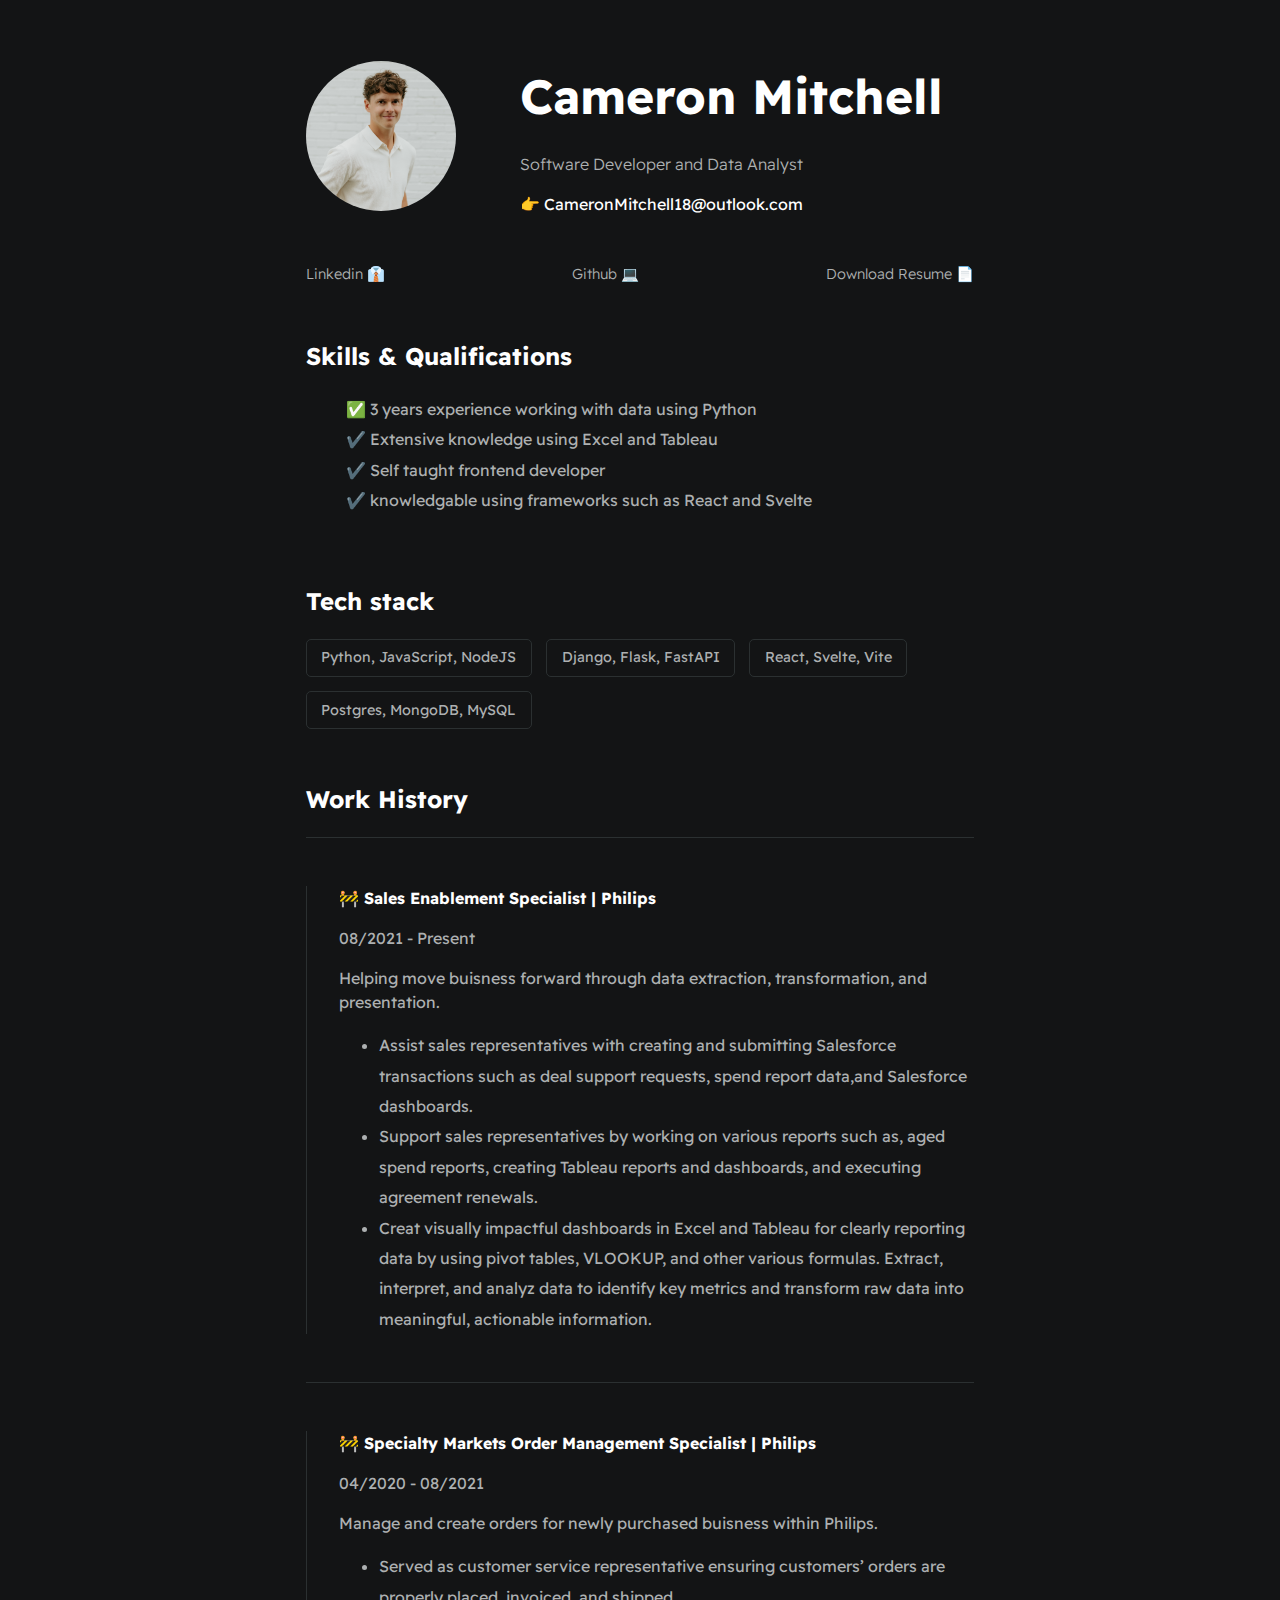
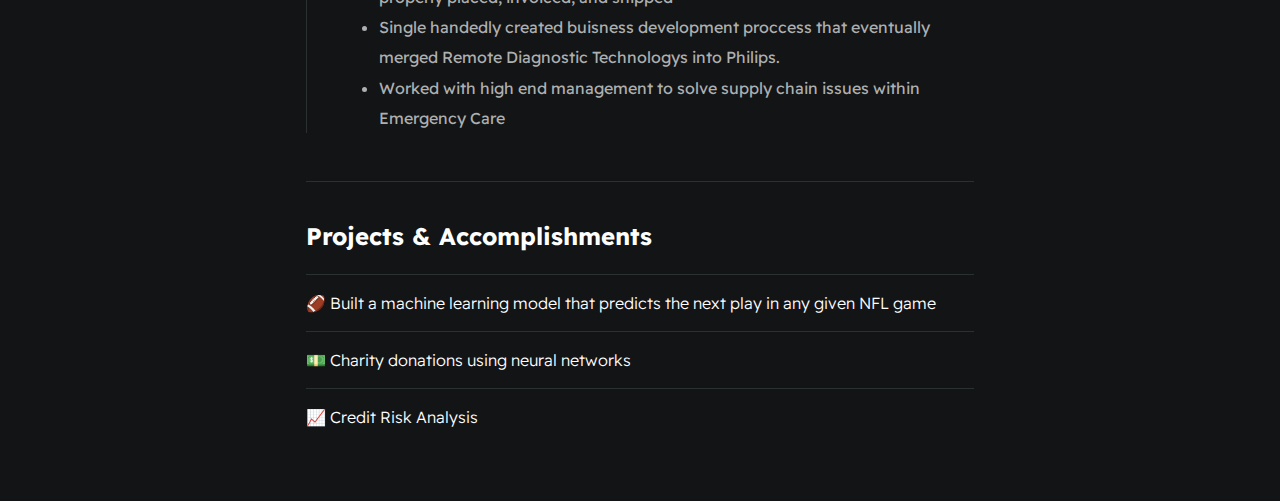
==== index.html @ 335f302d "first commit" ====
<!DOCTYPE html>
<html lang="en">
<head>
    <meta charset="UTF-8">
    <meta http-equiv="X-UA-Compatible" content="IE=edge">
    <meta name="viewport" content="width=device-width, initial-scale=1.0">
    <link rel="stylesheet" href="./styles/main.css">
    <title>Cam Mitchell</title>
</head>
<body>
    <div id="container--main">
        <section id="wrapper--hero" class="section--page">
            <img id="profile-pic" src="./assests/images/prof_Pic.png"/ width="200" height="300">

            <div>
                <h1 id="user-name">Cameron Mitchell</h1>
                <p id="bio">Software Developer and Data Analyst</p>
                <p id="email">👉 CameronMitchell18@outlook.com</p>
            </div>
        </section>

        <section class="section--page">
            <div id="socials--list">
                <a href="https://www.linkedin.com/in/cameron-mitchell18/" target="_blank">Linkedin &#128084</a> 
                <a href="https://github.com/cameronmitchell18" target="_blank">Github &#128187</a> 
                <a href="./assests/Cameron_Mitchell_Resume.pdf" target="_blank">Download Resume &#128196;</a> 
            </div>
        </section>
        
        <section class="section--page">
            <h2>Skills & Qualifications</h2>
            <ul id="qualifications--list">
                <li>&#9989 3 years experience working with data using Python</li>
                <li>✔️ Extensive knowledge using Excel and Tableau</li>
                <li>✔️ Self taught frontend developer </li>
                <li>✔️ knowledgable using frameworks such as React and Svelte </li>
            </ul>
        </section>
        <section class="section--page">
            <h2>Tech stack</h2>

            <div id="wrapper--techstack__items">
                <div class="card--techstack"><span>Python, JavaScript, NodeJS</span></div>
                <div class="card--techstack"><span>Django, Flask, FastAPI</span></div>
                <div class="card--techstack"><span>React, Svelte, Vite</span></div>
                <div class="card--techstack"><span>Postgres, MongoDB, MySQL</span></div>
            </div>
        </section>
        <section id="work-history-wrapper" class="section--page">

            <h2>Work History</h2>

            <div class="line-break"></div>

            <div class="card--work-history">
                <strong>🚧 Sales Enablement Specialist | Philips</strong>
                <p>08/2021 - Present</p>
                <p>Helping move buisness forward through data extraction, transformation, and presentation.</p>
                <ul>
                    <li>Assist sales representatives with creating and submitting Salesforce transactions such as deal
                        support requests, spend report data,and Salesforce dashboards.</li>
                    <li>Support sales representatives by working on various reports such as, aged spend reports, creating
                        Tableau reports and dashboards, and executing agreement renewals.</li>
                    <li>Creat visually impactful dashboards in Excel and Tableau for clearly reporting data by using pivot tables,
                        VLOOKUP, and other various formulas. Extract, interpret, and analyz data to identify key metrics and transform raw
                        data into meaningful, actionable information.</li>
                </ul>
            </div>

            <div class="line-break"></div>

            <div class="card--work-history">
                <strong>🚧 Specialty Markets Order Management Specialist | Philips</strong>
                <p>04/2020 - 08/2021</p>
                <p>Manage and create orders for newly purchased buisness within Philips.</p>
                <ul>
                    <li>Served as customer service representative ensuring customers’ orders are properly placed, invoiced,
                        and shipped</li>
                    <li>Single handedly created buisness development proccess that eventually merged Remote Diagnostic Technologys into Philips.</li>
                    <li>Worked with high end management to solve supply chain issues within Emergency Care</li>
                </ul>
            </div>

            <div class="line-break"></div>

            <section class="section--page">
                <h2>Projects & Accomplishments</h2>

                <div class="card--project">
                    <a href="project1.html"><span>&#127944 </span>Built a machine learning model that predicts the next play in any given NFL game</a>
                </div>

                <div class="card--project">
                    <a href="project1.html" ><span>&#128181 </span>Charity donations using neural networks</a>
                </div>

                <div class="card--project">
                    <a href="project1.html" ><span>&#128200 </span>Credit Risk Analysis</a>
                </div>

            </section>
    </div>
    
</body>
</html>
---- styles/main.css ----
/* Things to do: 
  - Change each link color to corresponding website
  - Find emojis or logos for next to the links*/

@import url("https://fonts.googleapis.com/css2?family=Readex+Pro:wght@300;400;500;600;700&display=swap");

:root {
  --mainTextColor-light: #000;
  --secondaryTextColor-light: rgb(51 51 51);
  --mainLinkColor-light: #0da2b8;
  --mainBorderColor-light: rgb(218, 218, 218);
  --mainBgColor-light: rgb(249, 250, 251);

  --mainTextColor-dark: #fff;
  --secondaryTextColor-dark: #adb0b1;
  --mainLinkColor-dark: rgb(30, 190, 214);
  --mainBorderColor-dark: #2b3031;
  --mainBgColor-dark: #131415;

  --mainTextColor: var(--mainTextColor-dark);
  --secondaryTextColor: var(--secondaryTextColor-dark);
  --mainLinkColor: var(--mainLinkColor-dark);
  --mainBorderColor: var(--mainBorderColor-dark);
  --mainBgColor: var(--mainBgColor-dark);
}

* {
  font-family: "Readex Pro";
  line-height: 1.5em;
  box-sizing: border-box;
  color: var(--mainTextColor);
}

body {
  background-color: var(--mainBgColor);
}

p,
span,
li {
  color: var(--secondaryTextColor);
  font-size: 1em;
}

a {
  text-decoration: none;
  color: var(--mainLinkColor);
  font-weight: 500;
}

li {
  line-height: 1.9;
}

#container--main {
  max-width: 700px;
  margin: 0 auto;
  padding: 1em;
}

.section--page {
  padding-top: 1em;
  padding-bottom: 1em;
}

#wrapper--hero {
  display: flex;
  align-items: center;
  gap: 4em;
}

#bio,
a {
  font-weight: 300;
}

#user-name {
  font-size: 48px;
  line-height: 1em;
}

#profile-pic {
  width: 150px;
  height: 150px;
  object-fit: cover;
  border-radius: 50%;
}

#email {
  color: var(--mainTextColor-dark);
}

#socials--list {
  display: flex;
  justify-content: space-between;
  column-gap: 1em;
  flex-wrap: wrap;
}

#socials--list a {
  font-weight: 300;
  color: var(--secondaryTextColor);
  font-size: 0.9em;
  transition: 0.3s;
}

#socials--list a:hover {
  font-weight: 100;
  color: var(--mainLinkColor);
  font-size: 0.9em;
}

#qualifications--list {
  list-style: none;
}

#wrapper--techstack__items {
  display: flex;
  flex-wrap: wrap;
  gap: 1em;
  font-size: 0.9em;
}

.card--techstack {
  border: 1px solid var(--mainBorderColor);
  border-radius: 5px;
  padding: 0.5em 1em;
  align-items: center;
}

.card--project {
  padding-top: 1em;
  padding-bottom: 1em;
  border-top: 1px solid var(--mainBorderColor);
}

.card--project a {
  color: var(--mainTextColor);

  transition: 0.3s;
}

.card--project a:hover {
  color: rgb(30, 190, 214);
}

.card--work-history {
  border-left: 1px solid var(--mainBorderColor);
  margin-top: 3em;
  margin-bottom: 3em;
  padding-left: 2em;
}

.line-break {
  background-color: var(--mainBorderColor);
  height: 1px;
}

@media (max-width: 600px) {
  .section--page {
    padding-top: 1em;
    padding-bottom: 1em;
  }

  #wrapper--hero {
    display: flex;
    align-items: center;
    gap: 1em;
  }

  #profile-pic {
    width: 200px;
    height: 200px;
  }

  #wrapper--hero {
    flex-direction: column;
  }

  .card--work-history {
    border-left: none;
    padding-left: 0;
  }
}
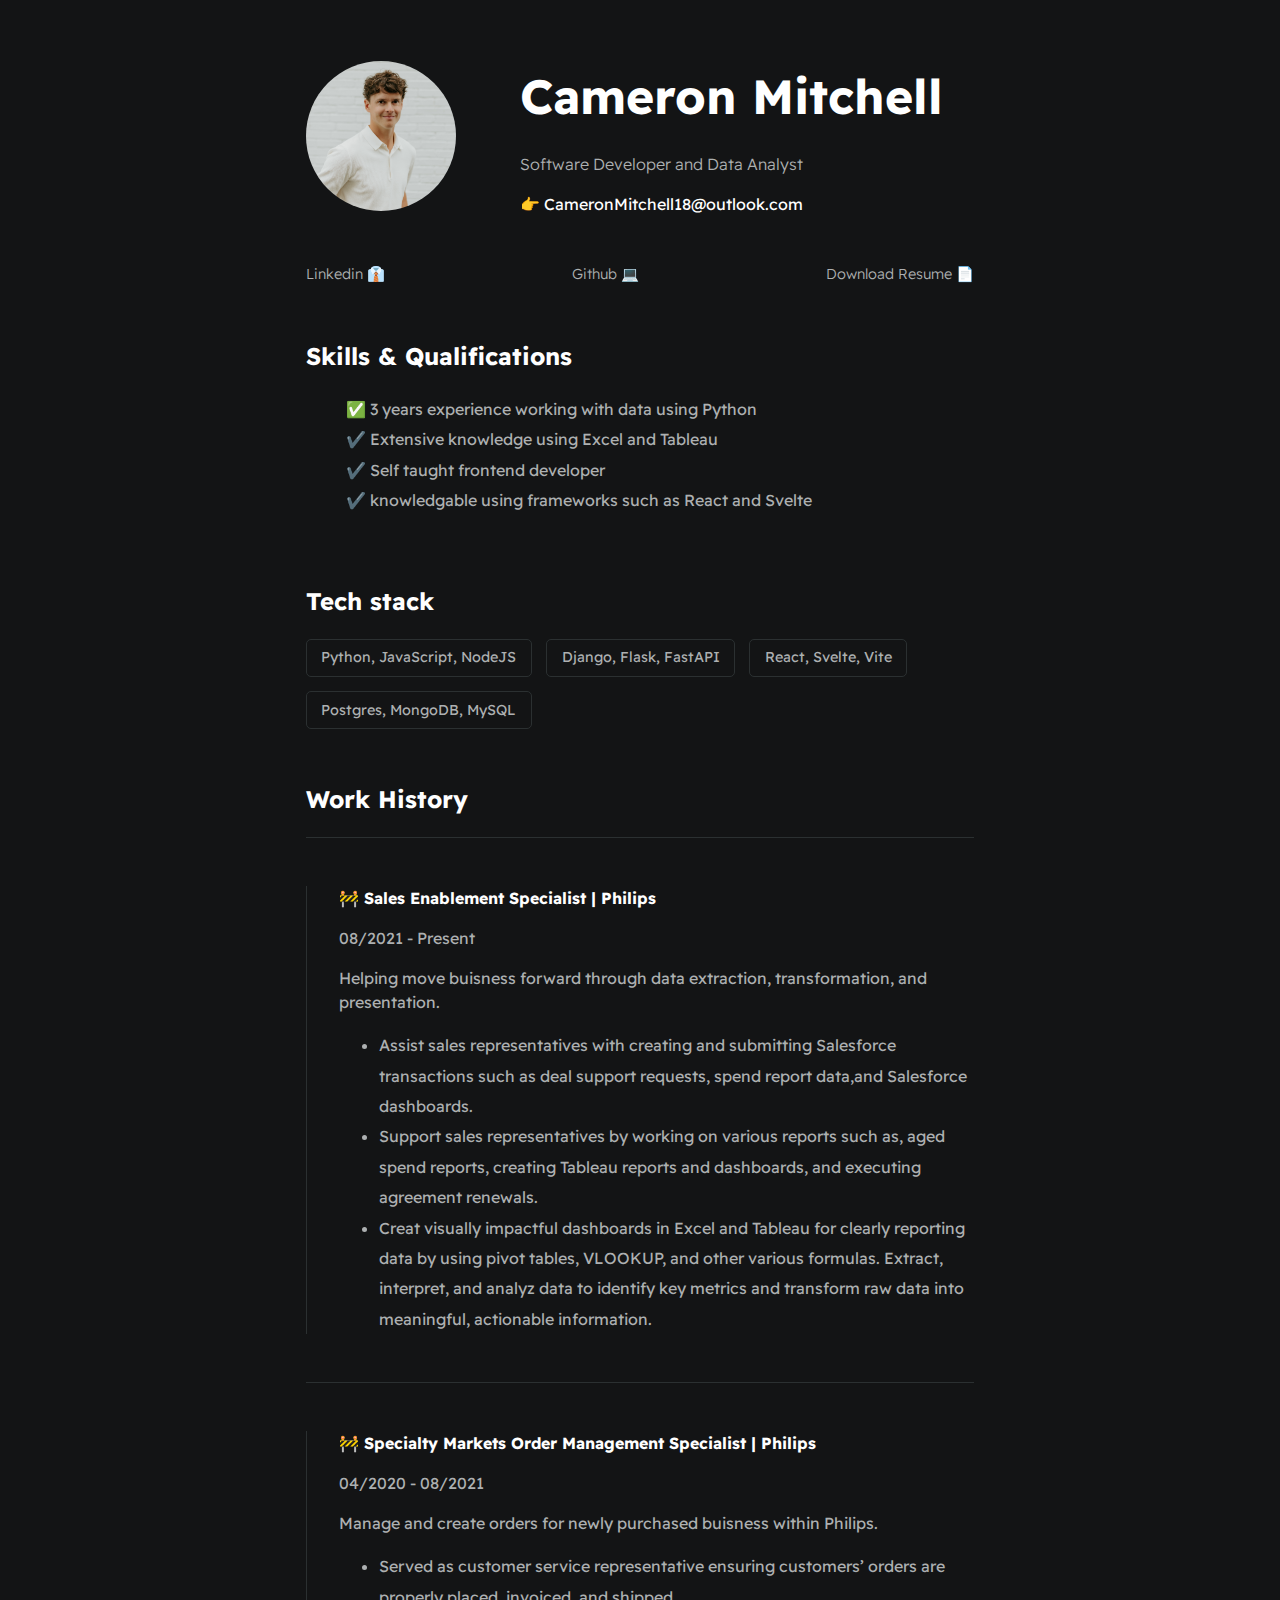
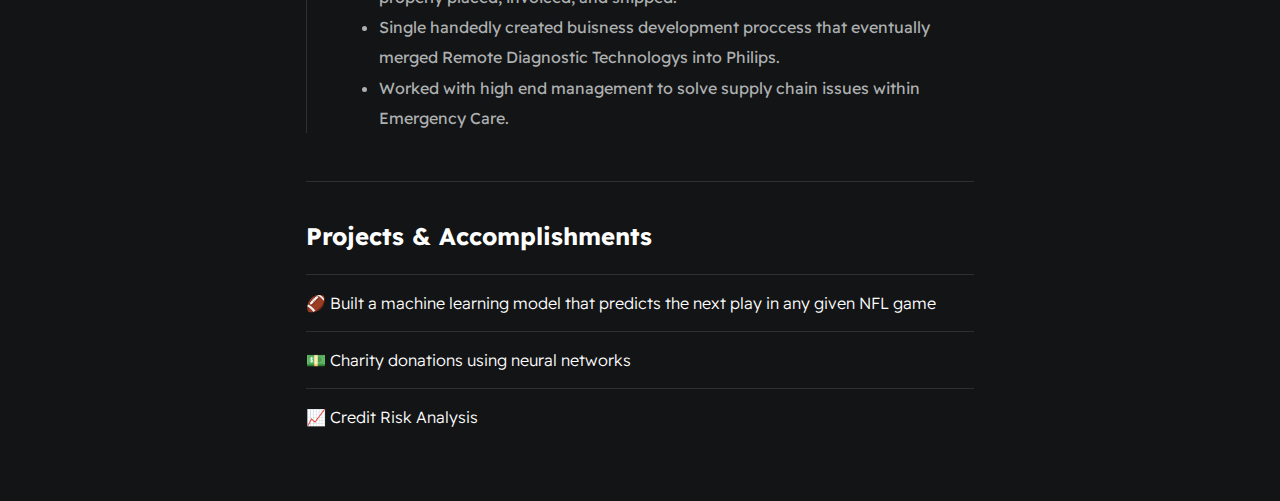
==== commit 57527184: "wording" ====
--- a/index.html
+++ b/index.html
@@ -75,9 +75,9 @@
                 <p>Manage and create orders for newly purchased buisness within Philips.</p>
                 <ul>
                     <li>Served as customer service representative ensuring customers’ orders are properly placed, invoiced,
-                        and shipped</li>
+                        and shipped.</li>
                     <li>Single handedly created buisness development proccess that eventually merged Remote Diagnostic Technologys into Philips.</li>
-                    <li>Worked with high end management to solve supply chain issues within Emergency Care</li>
+                    <li>Worked with high end management to solve supply chain issues within Emergency Care.</li>
                 </ul>
             </div>
 
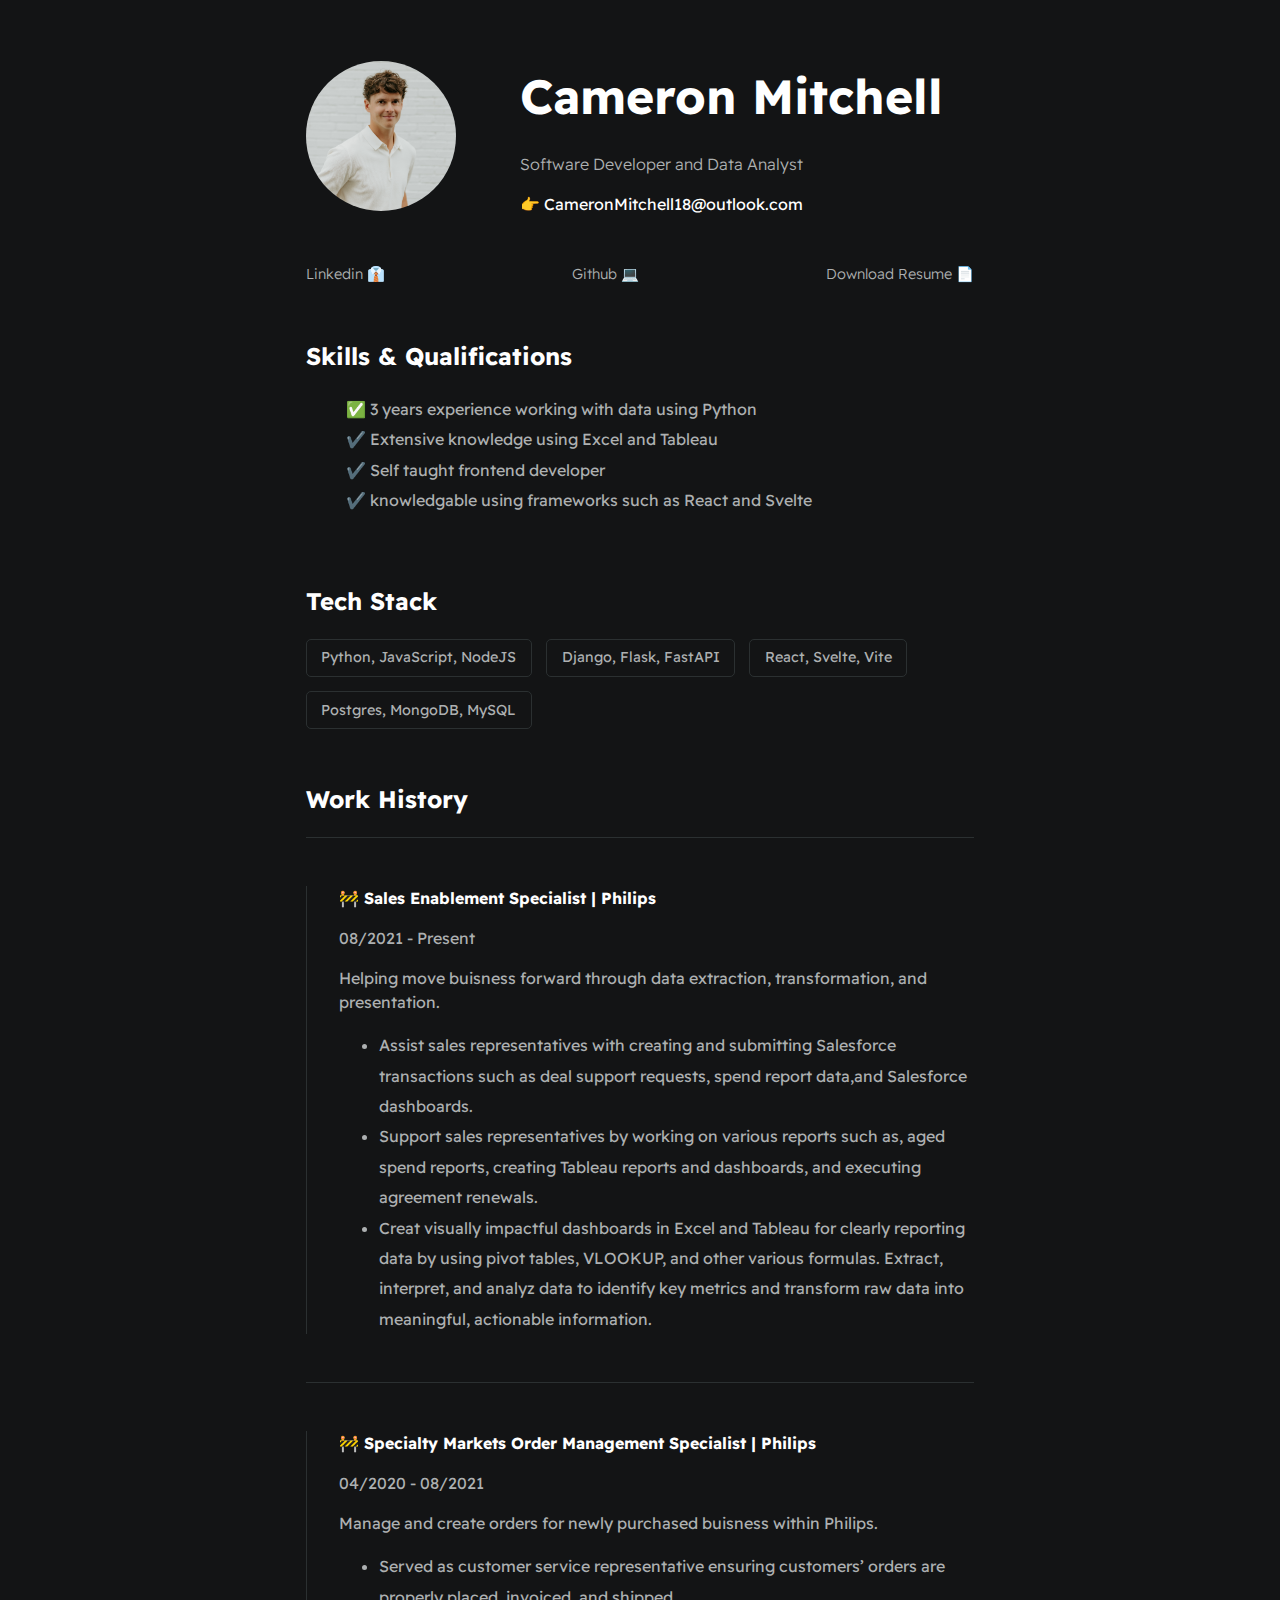
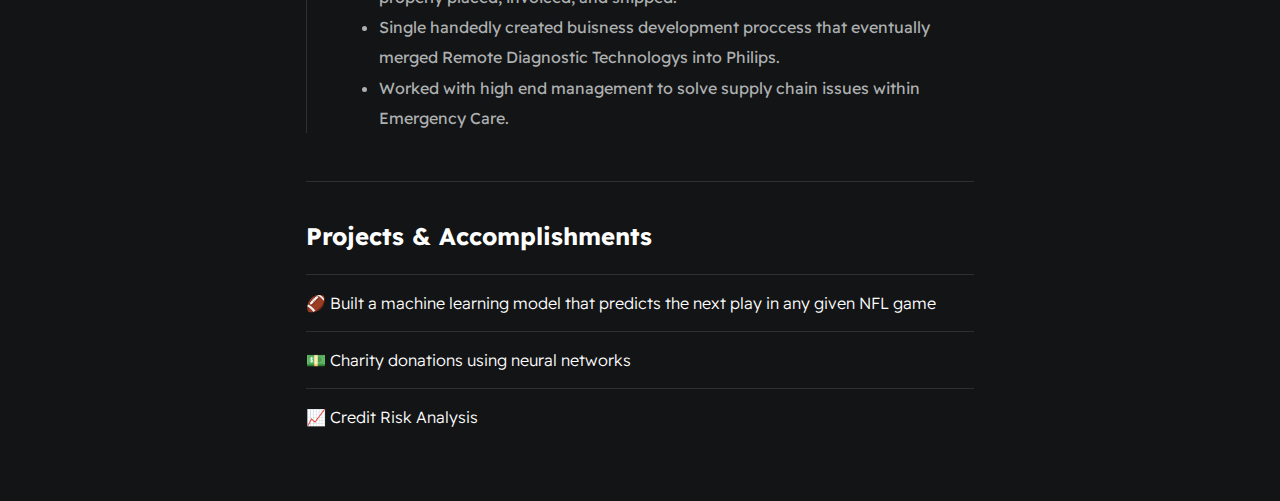
==== commit 466ce7a7: "wording" ====
--- a/index.html
+++ b/index.html
@@ -37,7 +37,7 @@
             </ul>
         </section>
         <section class="section--page">
-            <h2>Tech stack</h2>
+            <h2>Tech Stack</h2>
 
             <div id="wrapper--techstack__items">
                 <div class="card--techstack"><span>Python, JavaScript, NodeJS</span></div>
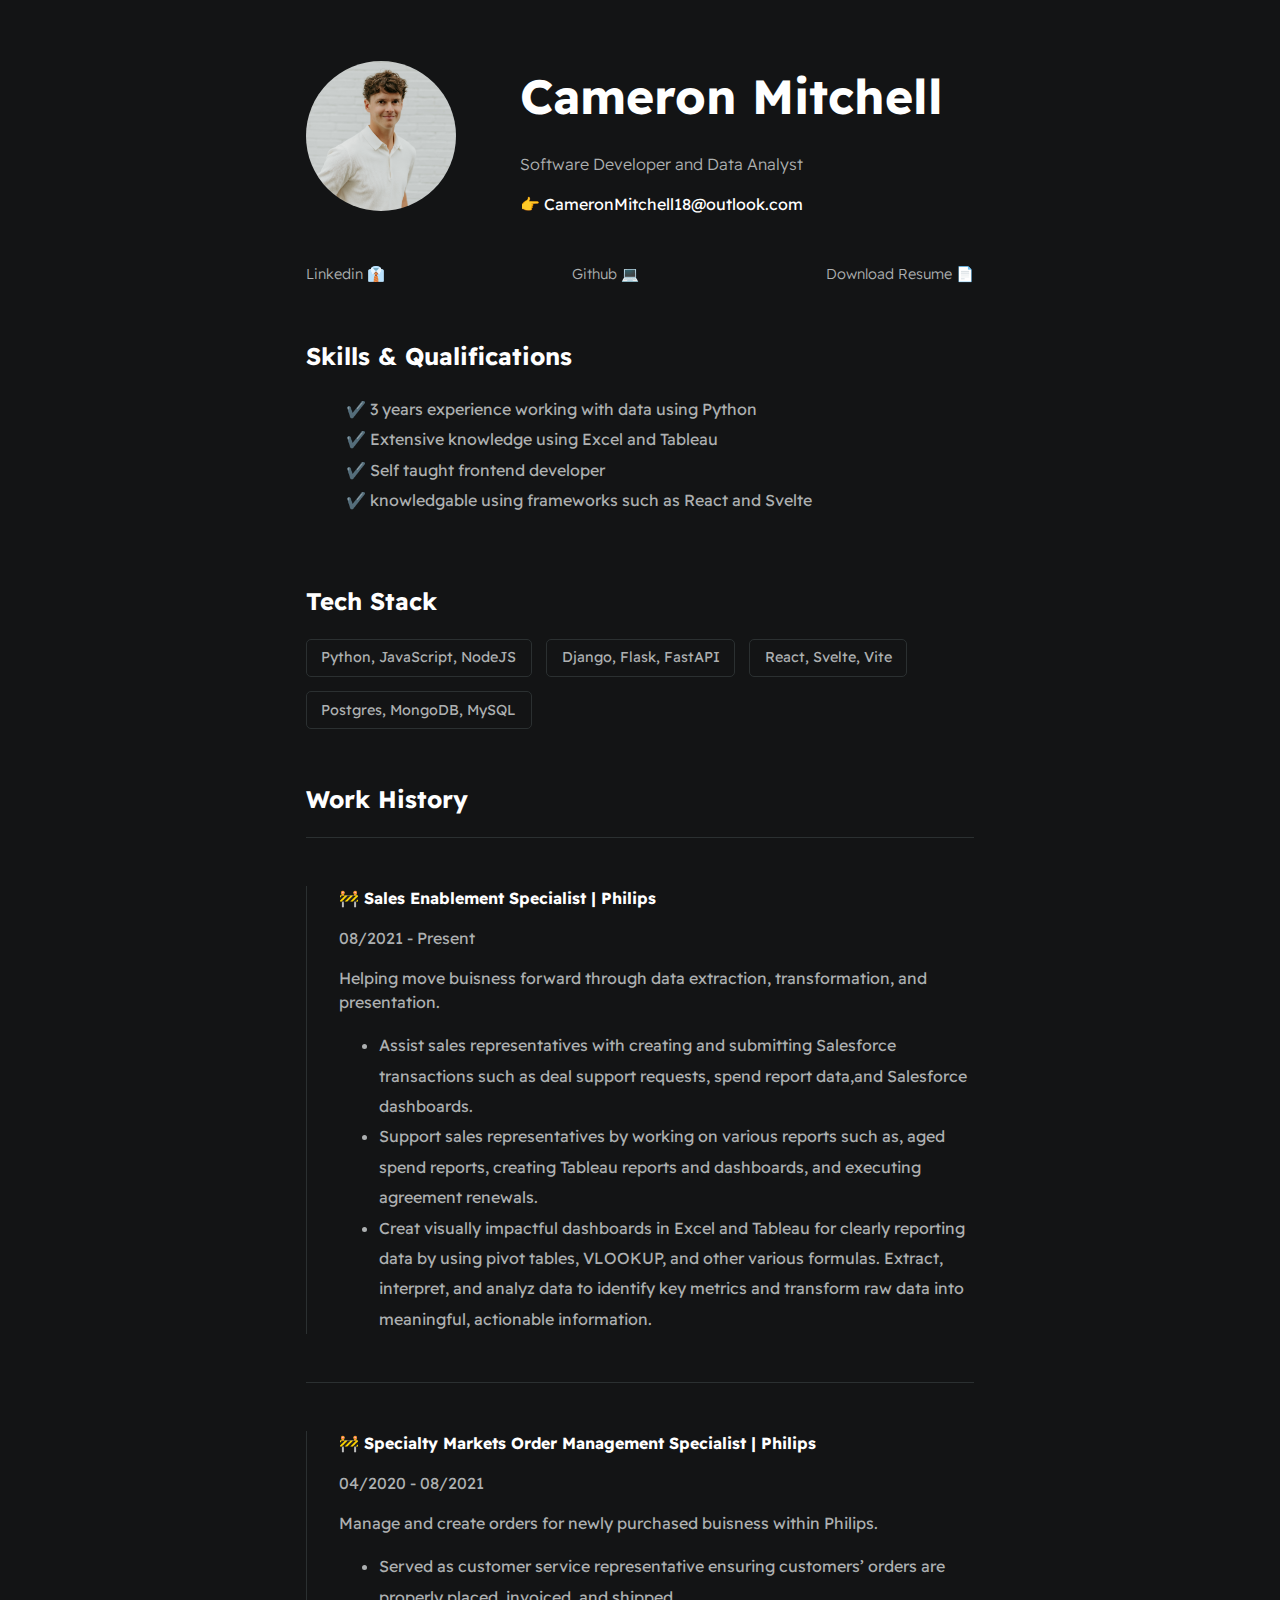
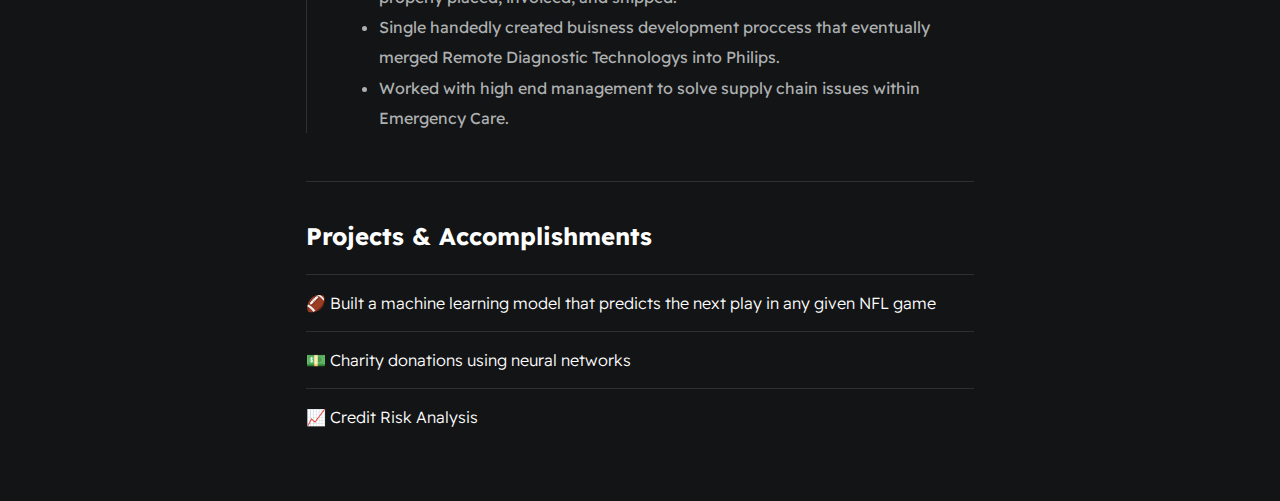
==== commit 5ec05e8a: "wording" ====
--- a/index.html
+++ b/index.html
@@ -30,7 +30,7 @@
         <section class="section--page">
             <h2>Skills & Qualifications</h2>
             <ul id="qualifications--list">
-                <li>&#9989 3 years experience working with data using Python</li>
+                <li>✔️ 3 years experience working with data using Python</li>
                 <li>✔️ Extensive knowledge using Excel and Tableau</li>
                 <li>✔️ Self taught frontend developer </li>
                 <li>✔️ knowledgable using frameworks such as React and Svelte </li>
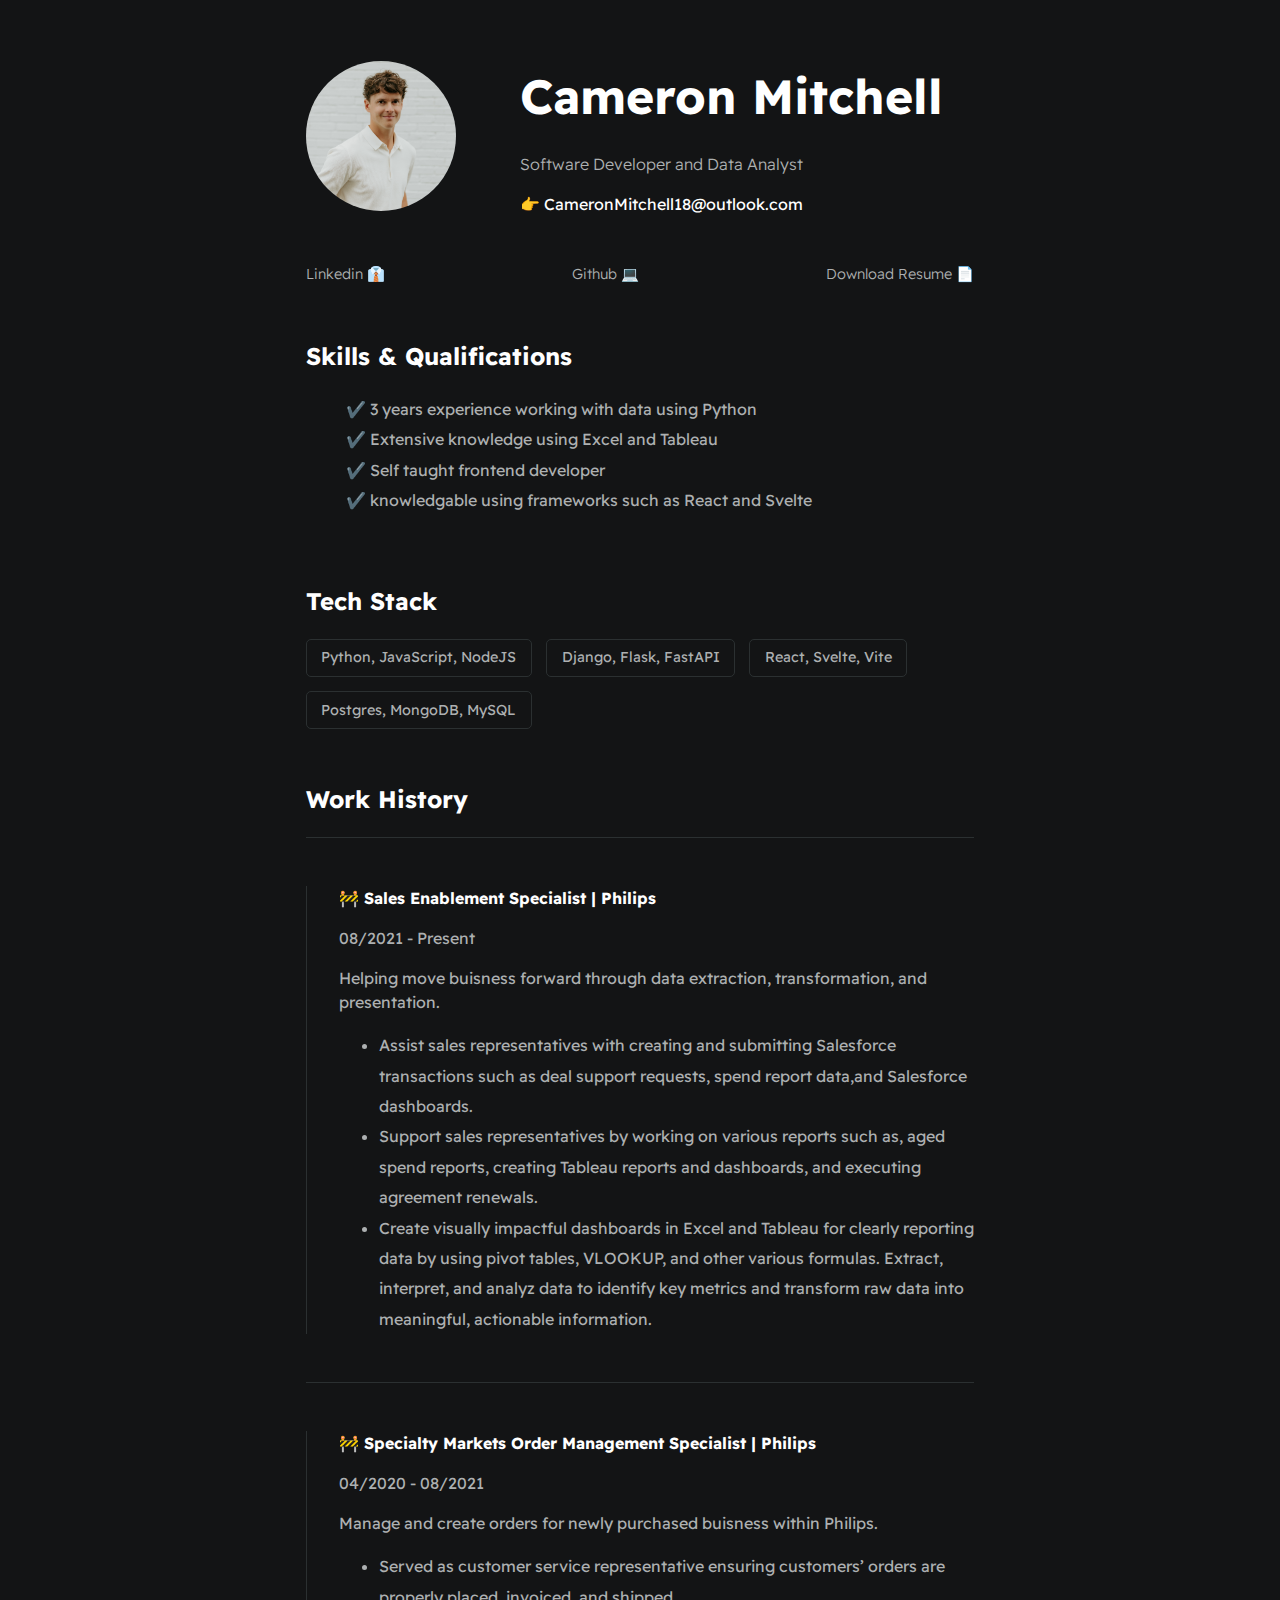
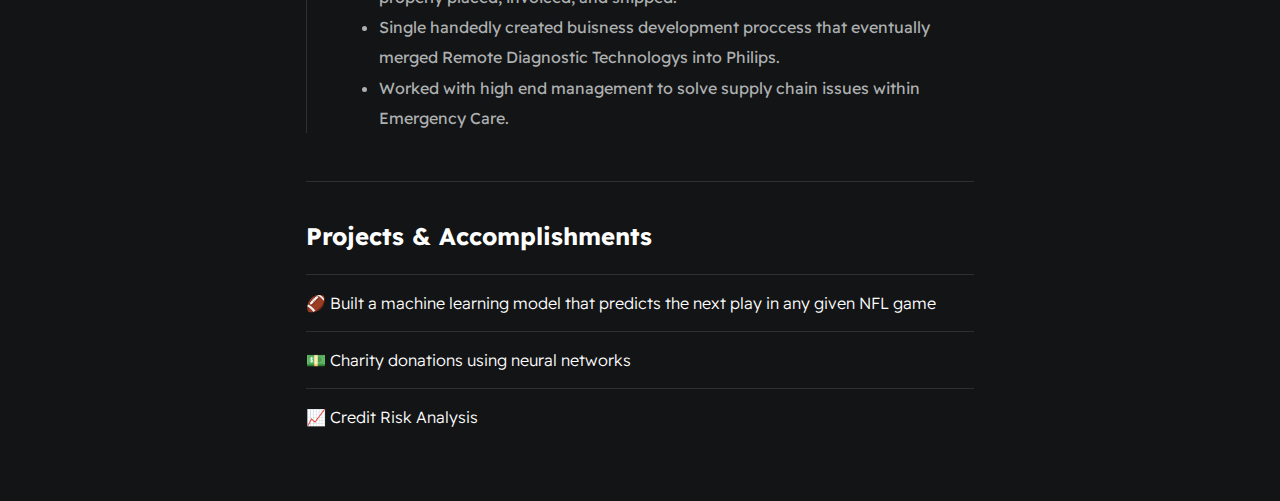
==== commit a71b7baa: "wording" ====
--- a/index.html
+++ b/index.html
@@ -61,7 +61,7 @@
                         support requests, spend report data,and Salesforce dashboards.</li>
                     <li>Support sales representatives by working on various reports such as, aged spend reports, creating
                         Tableau reports and dashboards, and executing agreement renewals.</li>
-                    <li>Creat visually impactful dashboards in Excel and Tableau for clearly reporting data by using pivot tables,
+                    <li>Create visually impactful dashboards in Excel and Tableau for clearly reporting data by using pivot tables,
                         VLOOKUP, and other various formulas. Extract, interpret, and analyz data to identify key metrics and transform raw
                         data into meaningful, actionable information.</li>
                 </ul>
